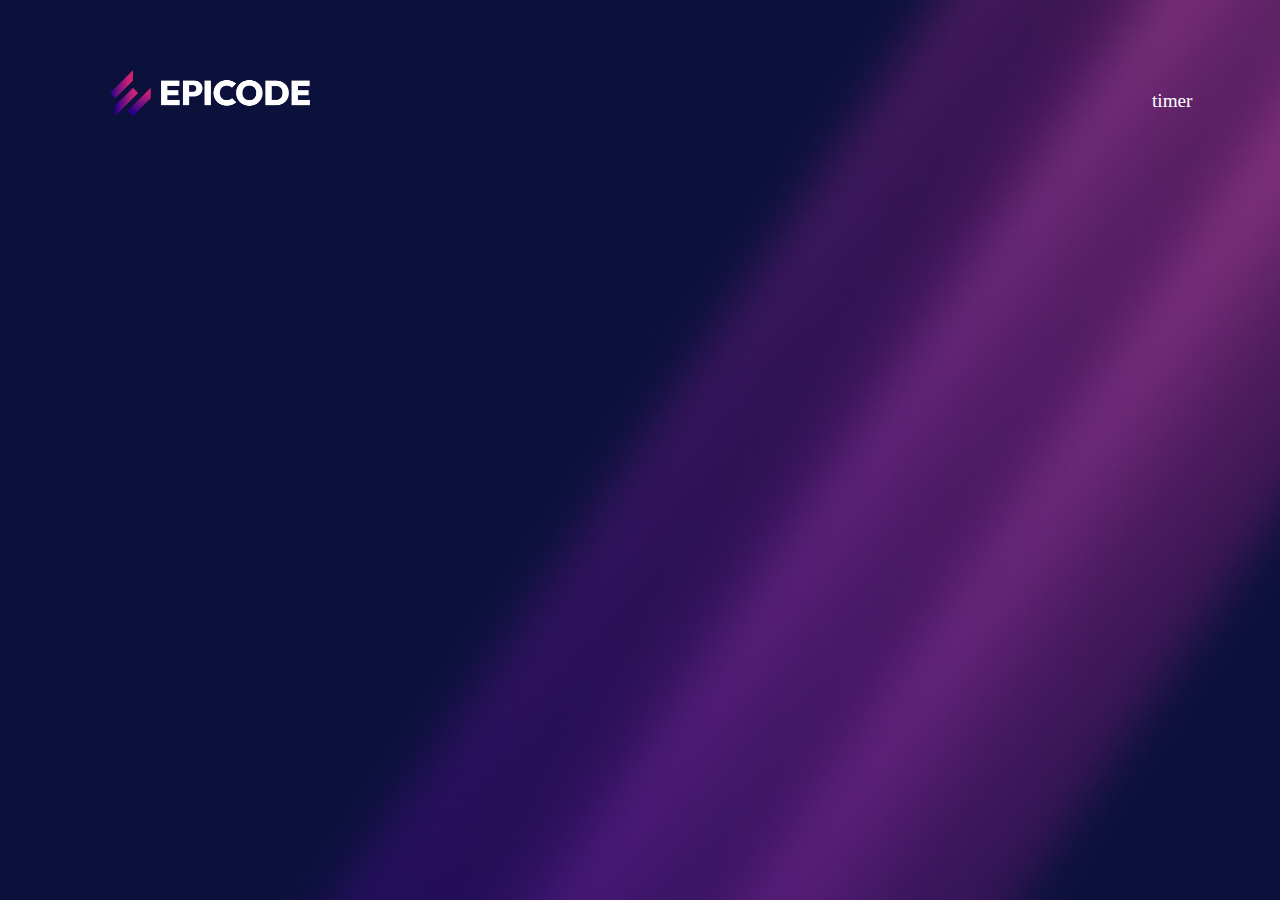
==== benchmark.html @ b2545bbc "Background-logo" ====
<!DOCTYPE html>
<html lang="en">
<head>
    <meta charset="UTF-8">
    <meta http-equiv="X-UA-Compatible" content="IE=edge">
    <meta name="viewport" content="width=device-width, initial-scale=1.0">
    <title>Epicode Benchmark</title>
    <link rel="stylesheet" href="benchmark.css">
</head>
<body>
    <div id="container">
    <header id="header">
        <div id="logo"><img src="assets/epicode_logo.png" alt="logo">
        <div id="timer">timer</div>
    </div>
    </header>
        
    </div>
    
    <script src="benchmark.js"></script>
</body>
</html>
---- benchmark.css ----
html,body{
    margin: 0;
    height: 100%;
   
}

#container{
    background-image: url(assets/bg.jpg);
    background-position: center;
    background-repeat: no-repeat;
    background-size: cover;
    height: 100%;
}
#logo img{
    width:200px;
    margin-left: 110px;
    margin-top: 70px;
}
 
#timer{
    color: white;
    font-size: larger;
    width: 200px;
    margin-left:90%;
    margin-top: -30px;
}
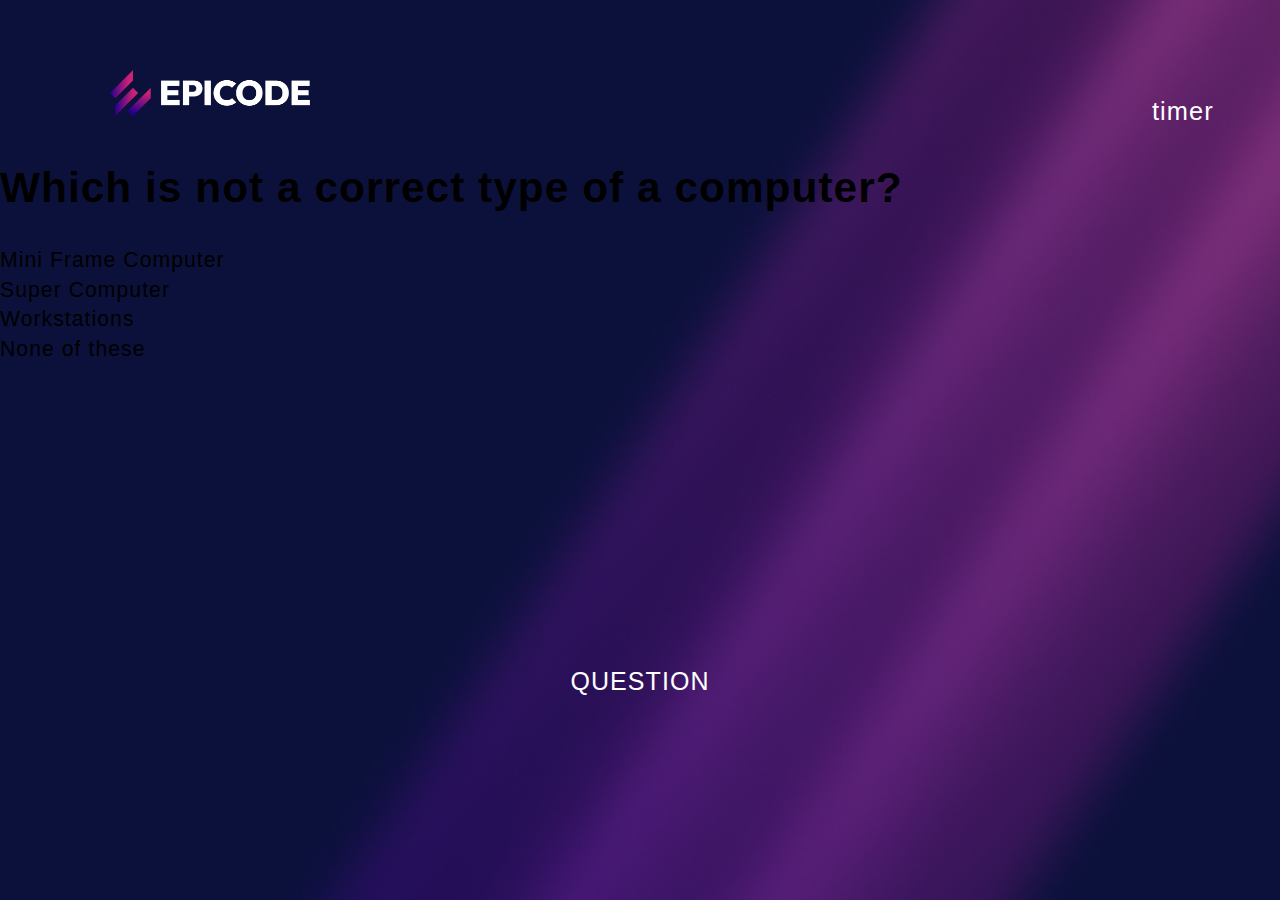
==== commit 6a1d4e20: "initial changes for benchmark, added questions" ====
--- a/benchmark.html
+++ b/benchmark.html
@@ -14,7 +14,12 @@
         <div id="timer">timer</div>
     </div>
     </header>
-        
+    <div id="questionAndOptions">
+
+    </div>
+        <footer>
+            <p id="q-num">QUESTION</p>
+        </footer>
     </div>
     
     <script src="benchmark.js"></script>
--- a/benchmark.css
+++ b/benchmark.css
@@ -1,6 +1,11 @@
 html,body{
     margin: 0;
     height: 100%;
+    font-family: Outfit,sans-serif;
+    font-size: 1.15rem;
+    font-weight: 300;
+    letter-spacing: .05em;
+    line-height: 1.4;
    
 }
 
@@ -23,4 +28,11 @@
     width: 200px;
     margin-left:90%;
     margin-top: -30px;
+}
+footer{
+    text-align: center;
+    margin-top: 300px;
+    font-size: 25px;
+    font-weight: bolder;
+    color: white;
 }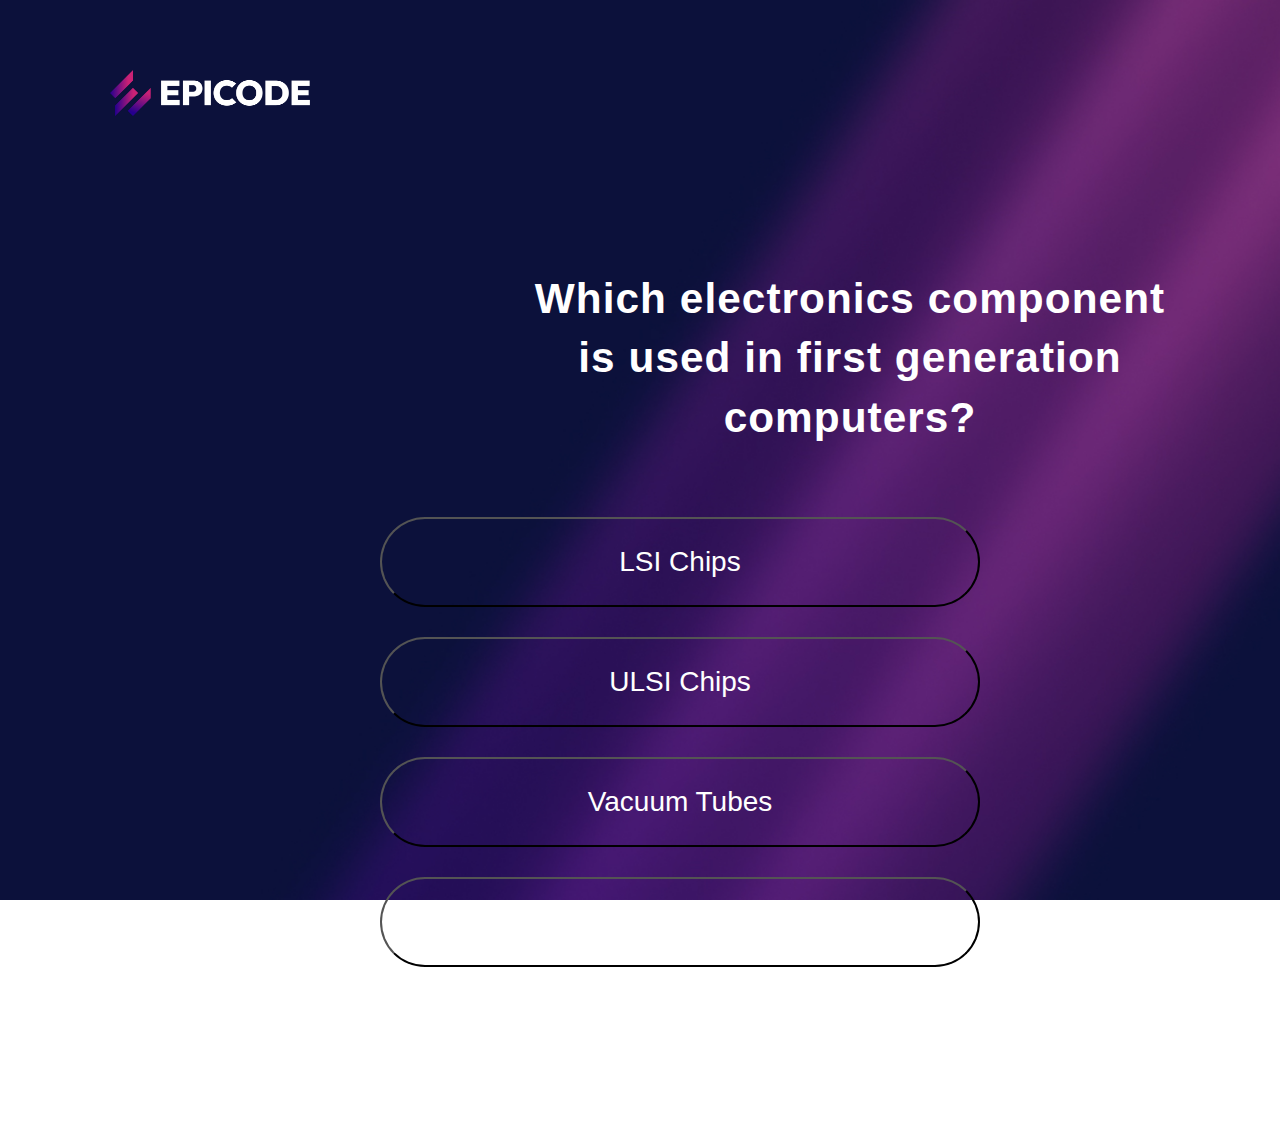
==== commit 7e7ad2b6: "benchmark page changes" ====
--- a/benchmark.html
+++ b/benchmark.html
@@ -11,7 +11,7 @@
     <div id="container">
     <header id="header">
         <div id="logo"><img src="assets/epicode_logo.png" alt="logo">
-        <div id="timer">timer</div>
+        <div id="timer"></div>
     </div>
     </header>
     <div id="questionAndOptions">
--- a/benchmark.css
+++ b/benchmark.css
@@ -23,16 +23,78 @@
 }
  
 #timer{
+    position: relative;
     color: white;
     font-size: larger;
     width: 200px;
-    margin-left:90%;
-    margin-top: -30px;
+    margin-left: 1700px;
+    margin-top: -60px; 
 }
+
+#countdown {
+    color: white;
+    display: inline-block;
+    line-height: 40px;
+    margin-left: 700px;
+  }
+
+  svg {
+    position: absolute;
+    top: 0;
+    right: 0;
+    width: 40px;
+    height: 40px;
+    transform: rotateY(-180deg) rotateZ(-90deg);
+  }
+  
+  svg circle {
+    stroke-dasharray: 113px;
+    stroke-dashoffset: 0px;
+    stroke-linecap: round;
+    stroke-width: 2px;
+    stroke: white;
+    fill: none;
+    animation: countdown 60s linear infinite forwards;
+  }
 footer{
     text-align: center;
-    margin-top: 300px;
+    margin-top: 100px;
     font-size: 25px;
     font-weight: bolder;
     color: white;
+}
+.question-div{
+    color: white;
+    
+}
+
+.question-h1{
+    color: white;
+    text-align: center;
+    margin-top: 170px;
+    margin-left: 530px;
+    margin-right: 190px;
+    margin-bottom: 70px;
+    width: 50%;
+
+}
+.option-btn{
+    width: 600px;
+   margin-left: 50px;
+   margin-right: 20px;
+    padding: 10px;
+    border-radius: 50px;
+    align-items: center;
+    height: 90px;
+    margin-bottom: 30px;
+    background-color: transparent;
+    color: white;
+    font-size: 28px;
+    cursor: pointer;
+}
+.button-container{
+    text-align: center;
+    margin-left: 50px;
+   
+   
 }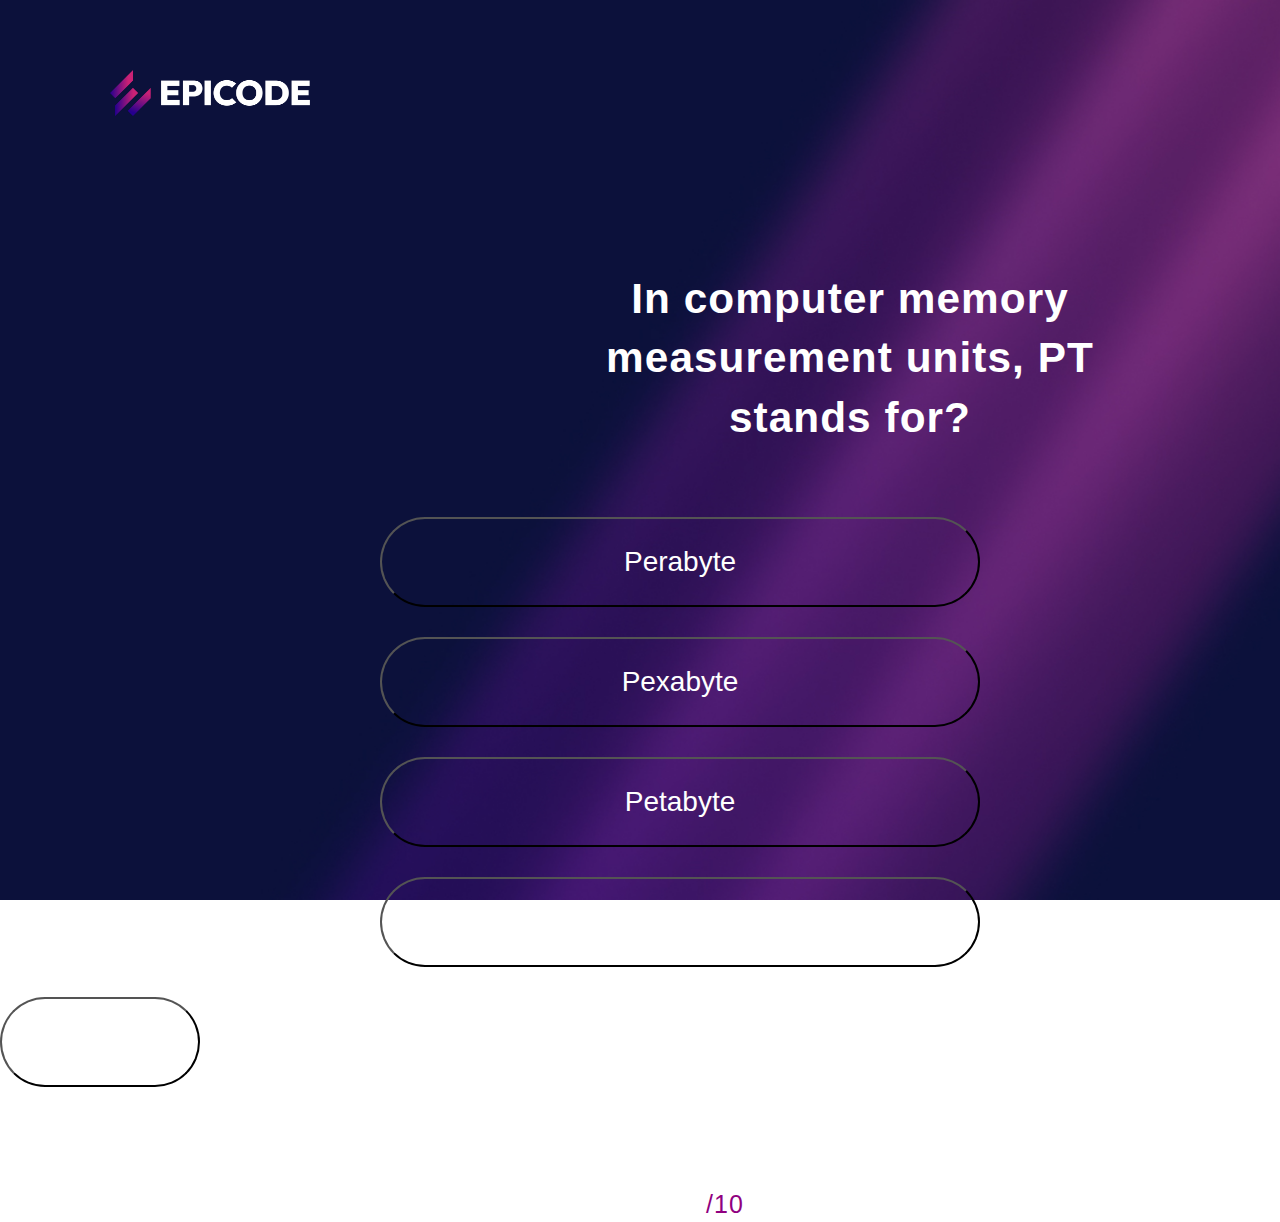
==== commit 211a7214: "Implemented timer" ====
--- a/benchmark.html
+++ b/benchmark.html
@@ -17,8 +17,12 @@
     <div id="questionAndOptions">
 
     </div>
+
+    <div>
+        <button id="next-button" onclick="onClickNext()">Next</button>
+    </div>
         <footer>
-            <p id="q-num">QUESTION</p>
+            <p><span id="q-num"></span> <span id="q-color">/10</span></p>
         </footer>
     </div>
     
--- a/benchmark.css
+++ b/benchmark.css
@@ -95,6 +95,22 @@
 .button-container{
     text-align: center;
     margin-left: 50px;
-   
-   
+}
+
+.button-clicked{
+    background-color:  #900080;
+}
+#next-button{
+    border-radius: 50px;
+    align-items: center;
+    width: 200px;
+
+    height: 90px;
+    background-color: transparent;
+    color: white;
+    font-size: 28px;
+    cursor: pointer;
+}
+#q-color{
+    color: #900080 ;
 }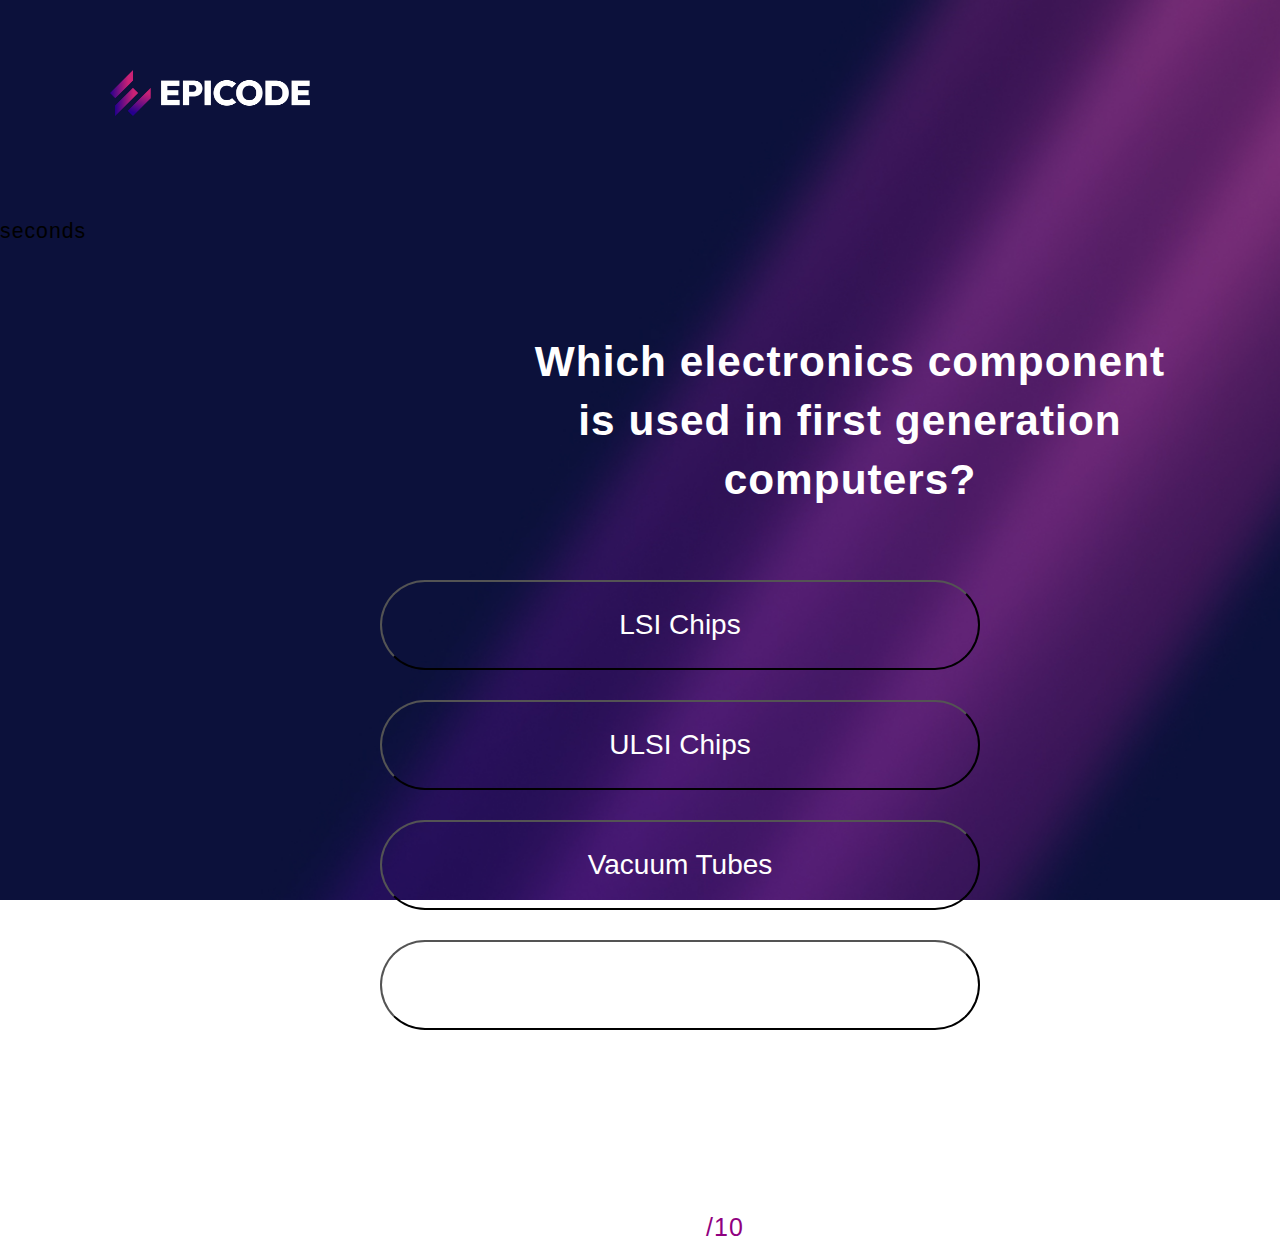
==== commit 334deeae: "minor changes  to benchmark page" ====
--- a/benchmark.html
+++ b/benchmark.html
@@ -11,7 +11,7 @@
     <div id="container">
     <header id="header">
         <div id="logo"><img src="assets/epicode_logo.png" alt="logo">
-        <div id="timer"></div>
+        <div id="circle"></div><span class="timer-in">seconds</span><div id="timer"><span class="timer-in">remaining</span></div>
     </div>
     </header>
     <div id="questionAndOptions">
--- a/benchmark.css
+++ b/benchmark.css
@@ -27,8 +27,8 @@
     color: white;
     font-size: larger;
     width: 200px;
-    margin-left: 1700px;
-    margin-top: -60px; 
+    margin-left: 1709px;
+    margin-top: -119px
 }
 
 #countdown {
@@ -58,10 +58,11 @@
   }
 footer{
     text-align: center;
-    margin-top: 100px;
+    margin-top: 150px;
     font-size: 25px;
     font-weight: bolder;
     color: white;
+ 
 }
 .question-div{
     color: white;
@@ -101,16 +102,32 @@
     background-color:  #900080;
 }
 #next-button{
-    border-radius: 50px;
+    border-radius: 20px;
     align-items: center;
     width: 200px;
-
+    margin-left: 1500px;
+    margin-top: 40px;
     height: 90px;
-    background-color: transparent;
+    background-color:  #900080 ;
     color: white;
     font-size: 28px;
     cursor: pointer;
+    position: fixed;
 }
 #q-color{
     color: #900080 ;
+}
+#circle{
+    border-radius: 50%;
+    width: 88px;
+    height: 88px;
+    padding: 10px;
+    background: #fff;
+    border: 20px solid #0ed1cf;
+    color: #000;
+    text-align: center;
+    font: 32px Arial, sans-serif;
+    background-color: transparent;
+    margin-left: 1648px;
+    margin-top: -56px;
 }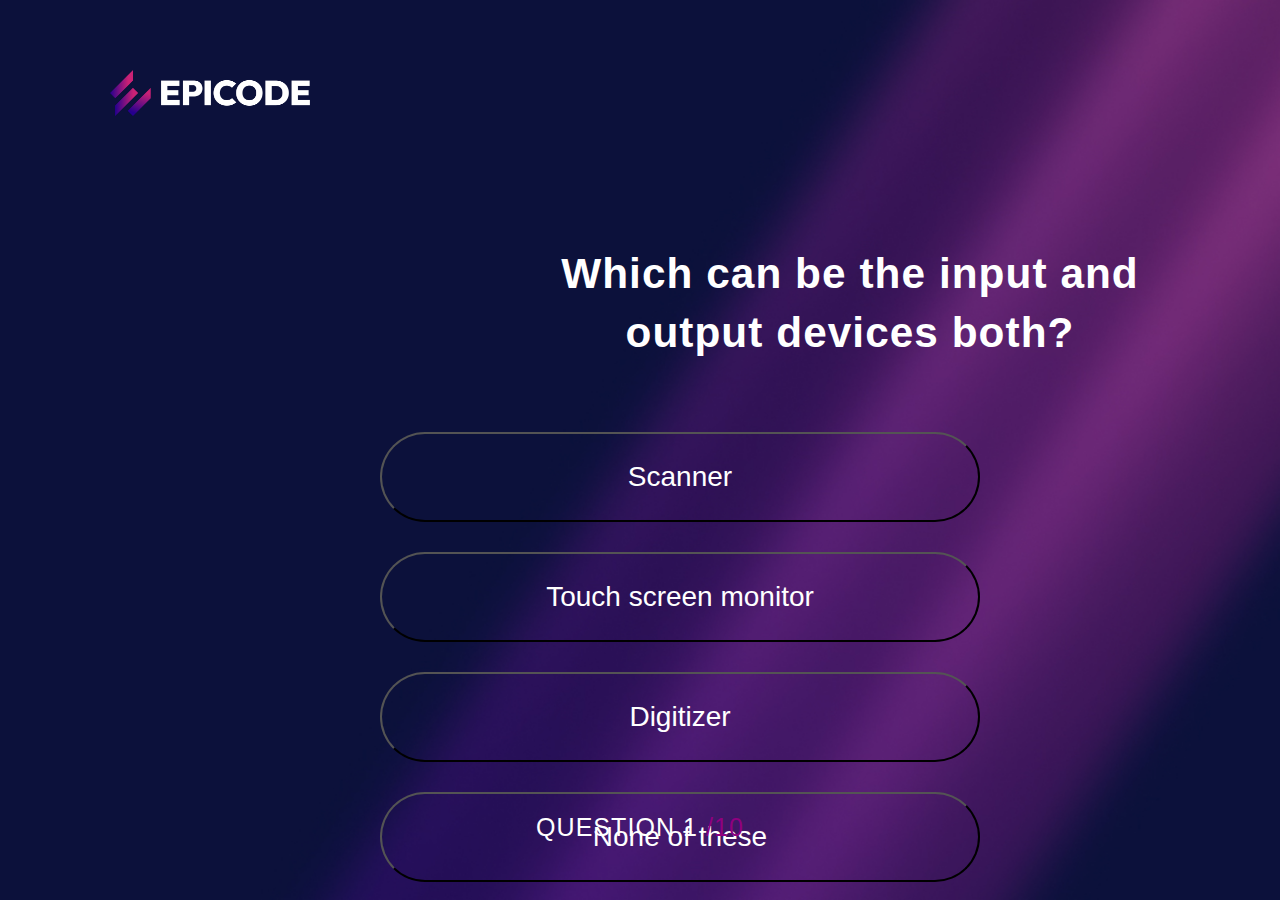
==== commit c31f77c5: "adding score to session storage" ====
--- a/benchmark.html
+++ b/benchmark.html
@@ -10,9 +10,16 @@
 <body>
     <div id="container">
     <header id="header">
-        <div id="logo"><img src="assets/epicode_logo.png" alt="logo">
-        <div id="circle"></div><span class="timer-in">seconds</span><div id="timer"><span class="timer-in">remaining</span></div>
-    </div>
+        <div id="logo"><img src="assets/epicode_logo.png" alt="logo"></div>
+        <div id="timer">
+            <!-- <div id="countdown">
+                <div id="countdown-number"></div>
+                <svg>
+                  <circle r="20" cx="22" cy="22"></circle>
+                </svg>
+            </div> -->
+        </div>
+        
     </header>
     <div id="questionAndOptions">
 
--- a/benchmark.css
+++ b/benchmark.css
@@ -16,54 +16,44 @@
     background-size: cover;
     height: 100%;
 }
+#logo{
+    display: inline-block;
+}
 #logo img{
+    
     width:200px;
     margin-left: 110px;
     margin-top: 70px;
+
+}
+#header{
+    margin-bottom: 120px;
 }
  
 #timer{
+    display: inline-block;
     position: relative;
     color: white;
     font-size: larger;
     width: 200px;
-    margin-left: 1709px;
-    margin-top: -119px
+    position: absolute;
+    right: 0;
+    top: 0;
+    
 }
 
-#countdown {
-    color: white;
-    display: inline-block;
-    line-height: 40px;
-    margin-left: 700px;
-  }
-
-  svg {
-    position: absolute;
-    top: 0;
-    right: 0;
-    width: 40px;
-    height: 40px;
-    transform: rotateY(-180deg) rotateZ(-90deg);
-  }
-  
-  svg circle {
-    stroke-dasharray: 113px;
-    stroke-dashoffset: 0px;
-    stroke-linecap: round;
-    stroke-width: 2px;
-    stroke: white;
-    fill: none;
-    animation: countdown 60s linear infinite forwards;
-  }
 footer{
     text-align: center;
-    margin-top: 150px;
+    position: absolute;
+    bottom: 30px;
     font-size: 25px;
     font-weight: bolder;
     color: white;
+    justify-items: center;
+    width: 100%;
  
 }
+
 .question-div{
     color: white;
     
@@ -72,7 +62,6 @@
 .question-h1{
     color: white;
     text-align: center;
-    margin-top: 170px;
     margin-left: 530px;
     margin-right: 190px;
     margin-bottom: 70px;
@@ -130,4 +119,45 @@
     background-color: transparent;
     margin-left: 1648px;
     margin-top: -56px;
-}+}
+
+/* #countdown {
+    position: relative;
+    margin: auto;
+    margin-top: 100px;
+    height: 40px;
+    width: 40px;
+    text-align: center;
+  }
+  
+  #countdown-number {
+    color: white;
+    display: inline-block; 
+    line-height: 75px;
+  }
+  
+  svg {
+  
+    width: 60px;
+    height: 60px;
+    transform: rotateY(-180deg) rotateZ(-90deg);
+  }
+  
+  svg circle {
+    stroke-dasharray: 113px;
+    stroke-dashoffset: 0px;
+    stroke-linecap: round;
+    stroke-width: 4px;
+    stroke: white;
+    fill: none;
+    animation: countdown 10s linear infinite forwards;
+  }
+  
+  @keyframes countdown {
+    from {
+      stroke-dashoffset: 0px;
+    }
+    to {
+      stroke-dashoffset: 113px;
+    }
+  } */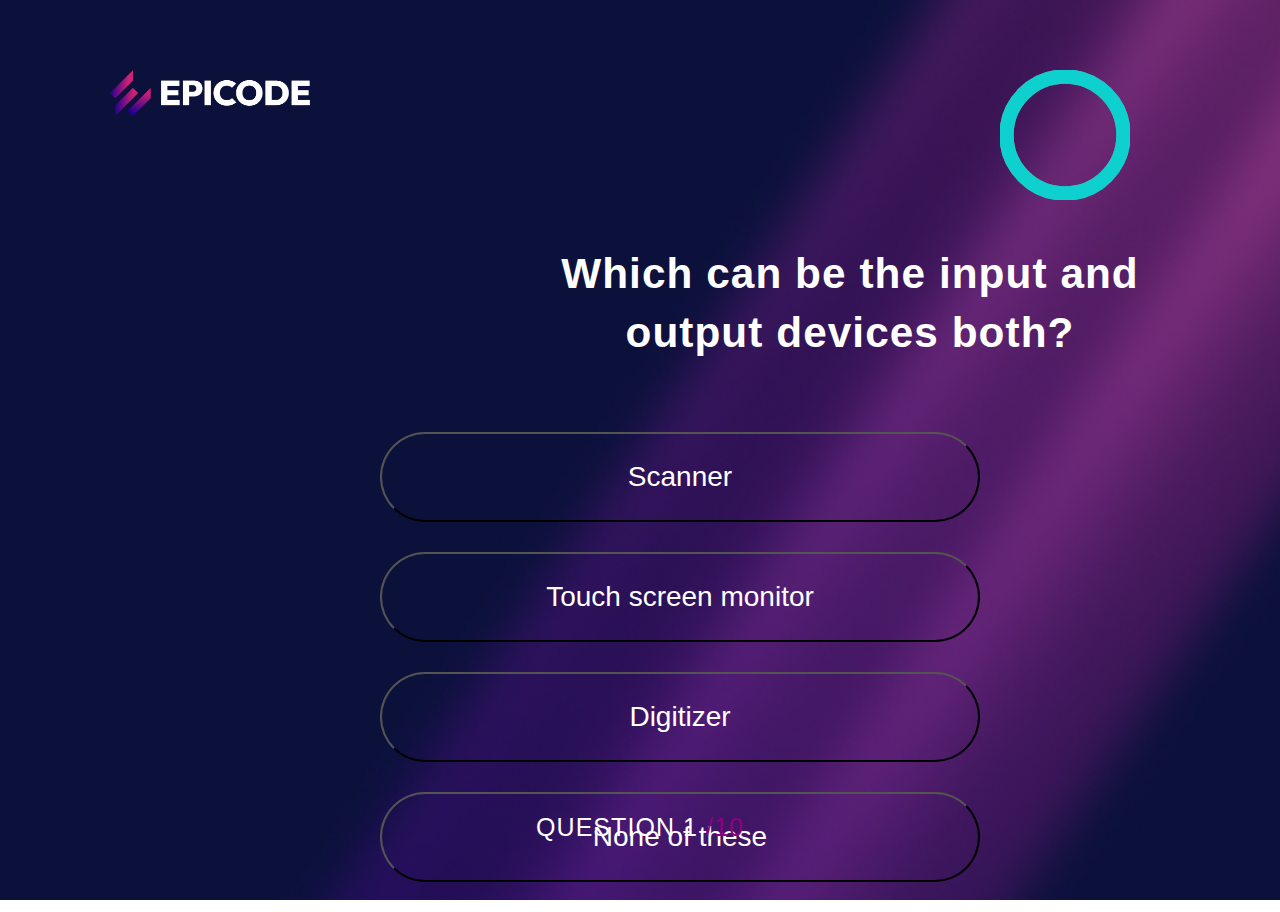
==== commit 9c601d82: "timer implemented" ====
--- a/benchmark.html
+++ b/benchmark.html
@@ -11,7 +11,7 @@
     <div id="container">
     <header id="header">
         <div id="logo"><img src="assets/epicode_logo.png" alt="logo"></div>
-        <div id="timer">
+        <div id="timer-container">
             <!-- <div id="countdown">
                 <div id="countdown-number"></div>
                 <svg>
--- a/benchmark.css
+++ b/benchmark.css
@@ -16,9 +16,11 @@
     background-size: cover;
     height: 100%;
 }
+
 #logo{
     display: inline-block;
 }
+
 #logo img{
     
     width:200px;
@@ -30,16 +32,17 @@
     margin-bottom: 120px;
 }
  
-#timer{
+#timer-container{
     display: inline-block;
     position: relative;
-    color: white;
+    margin-right: 160px ;
     font-size: larger;
-    width: 200px;
     position: absolute;
     right: 0;
     top: 0;
-    
+    width: 120px;
+    height: 120px;
+    margin-top: 40px;
 }
 
 footer{
@@ -106,58 +109,50 @@
 #q-color{
     color: #900080 ;
 }
-#circle{
-    border-radius: 50%;
-    width: 88px;
-    height: 88px;
-    padding: 10px;
-    background: #fff;
-    border: 20px solid #0ed1cf;
-    color: #000;
-    text-align: center;
-    font: 32px Arial, sans-serif;
-    background-color: transparent;
-    margin-left: 1648px;
-    margin-top: -56px;
-}
 
-/* #countdown {
+.base-timer {
+    margin-top: 30px;
     position: relative;
-    margin: auto;
-    margin-top: 100px;
-    height: 40px;
-    width: 40px;
-    text-align: center;
+    width: 130px;
+    height: 130px;
   }
   
-  #countdown-number {
-    color: white;
-    display: inline-block; 
-    line-height: 75px;
+  .base-timer__svg {
+    transform: scaleX(-1);
   }
   
-  svg {
-  
-    width: 60px;
-    height: 60px;
-    transform: rotateY(-180deg) rotateZ(-90deg);
+  .base-timer__circle {
+    fill: none;
+    stroke: none;
   }
   
-  svg circle {
-    stroke-dasharray: 113px;
-    stroke-dashoffset: 0px;
-    stroke-linecap: round;
-    stroke-width: 4px;
-    stroke: white;
-    fill: none;
-    animation: countdown 10s linear infinite forwards;
+  .base-timer__path-elapsed {
+    stroke-width: 11px;
+    stroke: grey;
   }
   
-  @keyframes countdown {
-    from {
-      stroke-dashoffset: 0px;
-    }
-    to {
-      stroke-dashoffset: 113px;
-    }
-  } */+  .base-timer__path-remaining {
+    stroke-width: 11px;
+    stroke-linecap: round;
+    transform: rotate(90deg);
+    transform-origin: center;
+    transition: 1s linear all;
+    fill-rule: nonzero;
+    stroke: currentColor;
+  }
+  
+  .base-timer__path-remaining.green {
+    color: #0ed1cf;
+  }
+  
+  .base-timer__label {
+    position: absolute;
+    width: 120px;
+    height: 120px;
+    top: 0;
+    display: flex;
+    align-items: center;
+    justify-content: center;
+    font-size: 30px;
+    color: white;
+  }